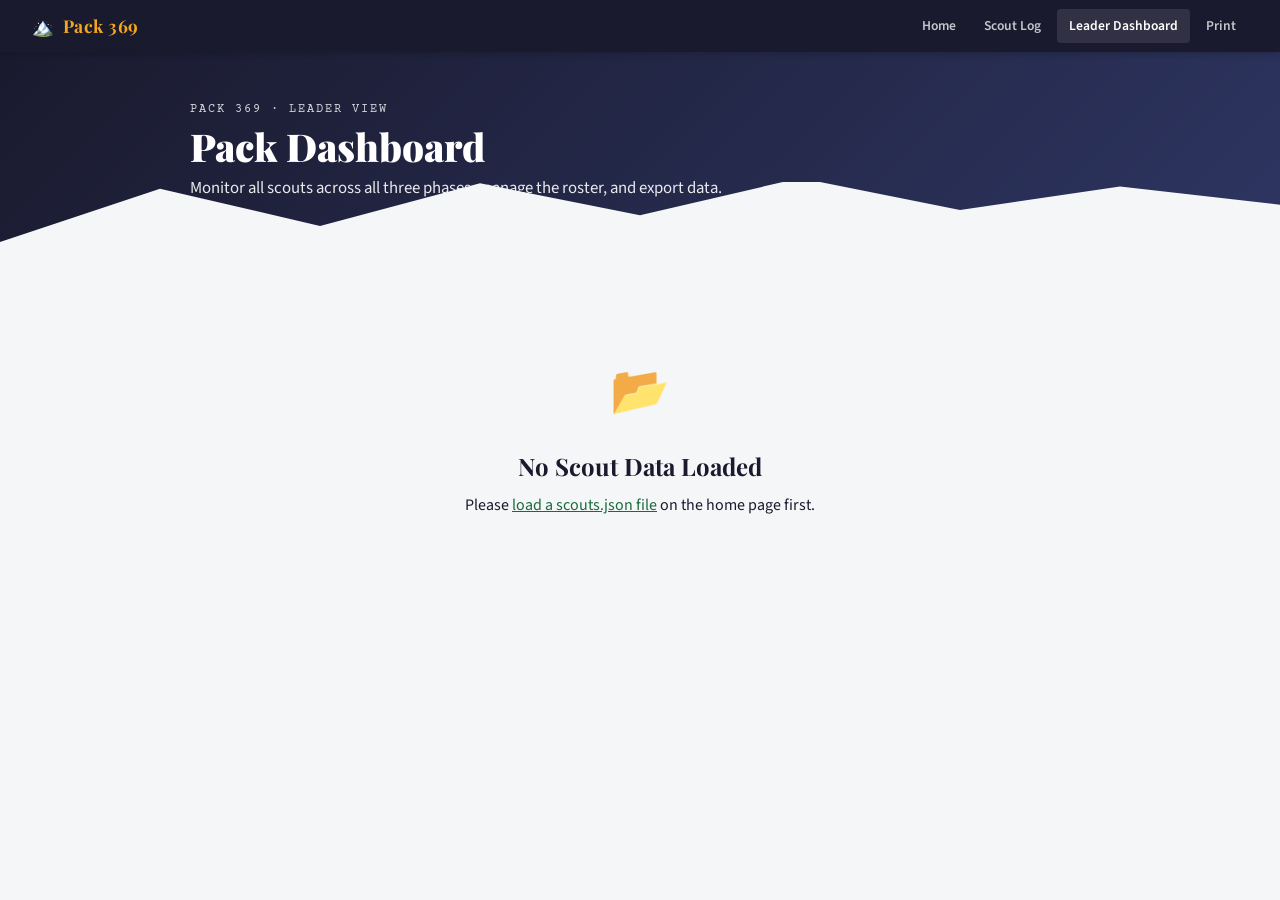
==== leader.html @ bd9d9a86 "Add files via upload" ====
<!DOCTYPE html>
<html lang="en">
<head>
  <meta charset="UTF-8">
  <meta name="viewport" content="width=device-width, initial-scale=1.0">
  <title>Leader Dashboard — Pack 369</title>
  <link rel="stylesheet" href="css/style.css">
  <style>
    .leader-grid { display: grid; grid-template-columns: 280px 1fr; gap: 1.5rem; align-items: start; }
    @media (max-width: 700px) { .leader-grid { grid-template-columns: 1fr; } }

    .sidebar { position: sticky; top: 68px; }
    .sidebar .card { margin-bottom: 1rem; }

    .scout-row-name { font-weight: 700; }
    .scout-row-den  { font-size: 0.78rem; color: var(--ghost); }

    .phase-bar-wrap { display: flex; flex-direction: column; gap: 4px; }
    .phase-bar-row  { display: flex; align-items: center; gap: 6px; font-size: 0.75rem; }
    .phase-bar-label { width: 14px; text-align: center; }
    .phase-bar-track { flex: 1; height: 6px; background: var(--stone); border-radius: 99px; overflow: hidden; }
    .phase-bar-fill  { height: 100%; border-radius: 99px; }
    .fill-green { background: var(--green); }
    .fill-blue  { background: var(--blue); }
    .fill-red   { background: var(--red); }
    .phase-bar-count { width: 36px; text-align: right; color: var(--ghost); }

    .flag-behind { color: #c0392b; font-size: 0.75rem; font-weight: 700; }
    .flag-ok     { color: var(--green); font-size: 0.75rem; font-weight: 700; }

    .add-scout-form { display: grid; gap: 10px; }

    .detail-panel { display: none; }
    .detail-panel.open { display: block; }

    .overview-phases { display: grid; grid-template-columns: repeat(3, 1fr); gap: 1rem; margin-bottom: 1.5rem; }
    .ov-phase { border-radius: var(--radius); padding: 1rem; color: white; text-align: center; }
    .ov-phase.green { background: linear-gradient(135deg, var(--green), var(--green-l)); }
    .ov-phase.blue  { background: linear-gradient(135deg, var(--blue),  var(--blue-l)); }
    .ov-phase.red   { background: linear-gradient(135deg, var(--red),   var(--red-l)); }
    .ov-phase-num { font-family: var(--font-display); font-size: 2rem; font-weight: 900; }
    .ov-phase-label { font-size: 0.78rem; opacity: 0.85; }
  </style>
</head>
<body>

<nav class="topbar">
  <a class="topbar-brand" href="index.html">🏔️ <span>Pack 369</span></a>
  <div class="topbar-nav">
    <a href="index.html"><span>Home</span></a>
    <a href="scout.html"><span>Scout Log</span></a>
    <a href="leader.html" class="active"><span>Leader Dashboard</span></a>
    <a href="print.html"><span>Print</span></a>
  </div>
</nav>

<div class="hero" style="background: linear-gradient(135deg, var(--ink) 0%, #2d3561 100%);">
  <div class="hero-inner">
    <div class="hero-label">Pack 369 · Leader View</div>
    <h1>Pack Dashboard</h1>
    <p>Monitor all scouts across all three phases, manage the roster, and export data.</p>
  </div>
</div>

<div class="container-wide" style="margin-top: 2rem;">

  <div id="no-data-panel" style="display:none; text-align:center; padding: 3rem;">
    <div style="font-size:3rem;">📂</div>
    <h2 style="font-family: var(--font-display); margin: 1rem 0 0.5rem;">No Scout Data Loaded</h2>
    <p>Please <a href="index.html" style="color:var(--green);">load a scouts.json file</a> on the home page first.</p>
  </div>

  <div id="app-panel">
    <!-- Pack Overview -->
    <div class="overview-phases" id="overview-phases"></div>

    <div class="leader-grid">
      <!-- Sidebar -->
      <div class="sidebar">
        <!-- Data Management -->
        <div class="card">
          <div class="card-header"><div class="card-title">Data</div></div>
          <div style="display: flex; flex-direction: column; gap: 8px;">
            <button class="btn btn-primary w-full" onclick="APP.exportJSON()">⬇ Export scouts.json</button>
            <label class="btn btn-ghost w-full" style="justify-content: center; cursor:pointer;">
              ⬆ Import scouts.json
              <input type="file" accept=".json" style="display:none" onchange="importFile(this)">
            </label>
          </div>
          <p class="text-sm text-ghost mt-2">Export saves all progress. Share the file with scouts to update their devices.</p>
        </div>

        <!-- Add Scout -->
        <div class="card">
          <div class="card-header"><div class="card-title">Add Scout</div></div>
          <div class="add-scout-form">
            <div><label>Name</label><input type="text" id="new-name" placeholder="First Last"></div>
            <div><label>Den</label><input type="text" id="new-den" placeholder="Wolf Den"></div>
            <div><label>Rank</label><input type="text" id="new-rank" placeholder="Wolf"></div>
            <div><label>Parent</label><input type="text" id="new-parent" placeholder="Parent Name"></div>
            <button class="btn btn-primary" onclick="addScout()">+ Add Scout</button>
          </div>
        </div>

        <!-- Phase Filter -->
        <div class="card">
          <div class="card-header"><div class="card-title">Filter by Phase</div></div>
          <div id="phase-filter" style="display: flex; flex-direction: column; gap: 6px;"></div>
        </div>
      </div>

      <!-- Main Table -->
      <div>
        <div class="card">
          <div class="card-header">
            <div class="card-title">All Scouts</div>
            <span id="scout-count" class="text-sm text-ghost"></span>
          </div>
          <table class="scout-table" id="scout-table">
            <thead>
              <tr>
                <th>Scout</th>
                <th>Phys. Strong</th>
                <th>Mentally Awake</th>
                <th>Morally Straight</th>
                <th>Status</th>
                <th></th>
              </tr>
            </thead>
            <tbody id="scout-tbody"></tbody>
          </table>
        </div>

        <!-- Scout Detail -->
        <div class="card mt-2 detail-panel" id="detail-panel">
          <div class="card-header">
            <div class="card-title" id="detail-name"></div>
            <button class="btn btn-ghost btn-sm" onclick="closeDetail()">✕ Close</button>
          </div>
          <div id="detail-content"></div>
        </div>
      </div>
    </div>
  </div>
</div>

<script src="js/app.js"></script>
<script>
  let filterPhase = null;

  function init() {
    const data = APP.getData();
    if (!data) {
      document.getElementById('no-data-panel').style.display = 'block';
      document.getElementById('app-panel').style.display = 'none';
      return;
    }
    renderOverview();
    renderPhaseFilter();
    renderTable();
  }

  function renderOverview() {
    const data   = APP.getData();
    const phases = Object.values(APP.phases);
    const el     = document.getElementById('overview-phases');
    el.innerHTML = phases.map(phase => {
      const goldCount = data.scouts.filter(s => APP.getDayCount(s.id, phase.id) >= 90).length;
      const anyCount  = data.scouts.filter(s => APP.getDayCount(s.id, phase.id) > 0).length;
      return `<div class="ov-phase ${phase.color}">
        <div class="ov-phase-num">${goldCount}</div>
        <div class="ov-phase-label">${phase.emoji} ${phase.label}<br>${anyCount} active scouts</div>
      </div>`;
    }).join('');
  }

  function renderPhaseFilter() {
    const el = document.getElementById('phase-filter');
    el.innerHTML = `<button class="btn btn-sm ${!filterPhase ? 'btn-primary' : 'btn-ghost'} w-full" onclick="setFilter(null)">All Phases</button>` +
      Object.values(APP.phases).map(p =>
        `<button class="btn btn-sm ${filterPhase === p.id ? 'btn-primary' : 'btn-ghost'} w-full"
          style="--phase-color: var(--${p.color})" onclick="setFilter('${p.id}')">${p.emoji} ${p.label}</button>`
      ).join('');
  }

  function setFilter(id) { filterPhase = id; renderPhaseFilter(); renderTable(); }

  function renderTable() {
    const data   = APP.getData();
    const tbody  = document.getElementById('scout-tbody');
    const phases = Object.values(APP.phases);
    document.getElementById('scout-count').textContent = `${data.scouts.length} scouts`;

    tbody.innerHTML = data.scouts.map(scout => {
      const cells = phases.map(phase => {
        const count = APP.getDayCount(scout.id, phase.id);
        const pct   = Math.min(100, (count / 90) * 100);
        const tier  = APP.getTier(scout.id, phase.id);
        return `<td>
          <div class="phase-bar-wrap">
            <div class="phase-bar-row">
              <div class="phase-bar-track"><div class="phase-bar-fill fill-${phase.color}" style="width:${pct}%"></div></div>
              <div class="phase-bar-count">${count}/90</div>
            </div>
            ${tier ? `<div><span class="tier-badge tier-${tier.level.toLowerCase()}">${tier.emoji} ${tier.name}</span></div>` : ''}
          </div>
        </td>`;
      }).join('');

      // Simple flag: any phase where they have >0 days but <30 with low weekly coverage
      const totalDays = phases.reduce((s, p) => s + APP.getDayCount(scout.id, p.id), 0);
      const status = totalDays === 0
        ? `<span class="text-ghost text-sm">Not started</span>`
        : `<span class="flag-ok">Active</span>`;

      return `<tr>
        <td><div class="scout-row-name">${scout.name}</div><div class="scout-row-den">${scout.den} · ${scout.rank}</div></td>
        ${cells}
        <td>${status}</td>
        <td><button class="btn btn-ghost btn-sm" onclick="showDetail('${scout.id}')">Detail</button></td>
      </tr>`;
    }).join('');
  }

  function showDetail(scoutId) {
    const scout  = APP.getScout(scoutId);
    const phases = Object.values(APP.phases);
    document.getElementById('detail-name').textContent = `${scout.name} — ${scout.den}`;

    let html = `<div class="grid-3">`;
    phases.forEach(phase => {
      const count = APP.getDayCount(scout.id, phase.id);
      const tier  = APP.getTier(scout.id, phase.id);
      const pct   = Math.min(100, (count / 90) * 100);
      html += `<div style="border: 2px solid var(--stone); border-radius: var(--radius); padding: 1rem;">
        <div style="font-weight:700; margin-bottom:6px;">${phase.emoji} ${phase.label}</div>
        <div class="progress-wrap mb-1"><div class="progress-fill fill-${phase.color}" style="width:${pct}%"></div></div>
        <div class="text-sm text-ghost">${count} / 90 days</div>
        ${tier ? `<div class="mt-1"><span class="tier-badge tier-${tier.level.toLowerCase()}">${tier.emoji} ${tier.name}</span></div>` : '<div class="text-sm text-ghost mt-1">No tier yet</div>'}
      </div>`;
    });
    html += `</div>`;
    html += `<div class="mt-2 flex gap-1">
      <a href="print.html?scout=${scoutId}" class="btn btn-ghost btn-sm">🖨 Print Trackers</a>
      <button class="btn btn-danger btn-sm" onclick="removeScout('${scoutId}')">Remove Scout</button>
    </div>`;

    document.getElementById('detail-content').innerHTML = html;
    document.getElementById('detail-panel').classList.add('open');
    document.getElementById('detail-panel').scrollIntoView({ behavior: 'smooth' });
  }

  function closeDetail() { document.getElementById('detail-panel').classList.remove('open'); }

  function addScout() {
    const name   = document.getElementById('new-name').value.trim();
    const den    = document.getElementById('new-den').value.trim();
    const rank   = document.getElementById('new-rank').value.trim();
    const parent = document.getElementById('new-parent').value.trim();
    if (!name) { alert('Please enter a scout name.'); return; }
    const data = APP.getData();
    data.scouts.push({ id: 'scout-' + Date.now(), name, den, rank, parent, logs: {} });
    APP.saveData(data);
    ['new-name','new-den','new-rank','new-parent'].forEach(id => document.getElementById(id).value = '');
    renderOverview(); renderTable();
  }

  function removeScout(id) {
    if (!confirm('Remove this scout? All their logged data will be deleted.')) return;
    const data = APP.getData();
    data.scouts = data.scouts.filter(s => s.id !== id);
    APP.saveData(data);
    closeDetail(); renderOverview(); renderTable();
  }

  function importFile(input) {
    if (!input.files[0]) return;
    APP.importJSON(input.files[0], (err) => {
      if (err) { alert('Could not read that file.'); return; }
      renderOverview(); renderTable();
    });
  }

  init();
</script>
</body>
</html>
---- css/style.css ----
@import url('https://fonts.googleapis.com/css2?family=Playfair+Display:wght@700;900&family=Source+Sans+3:wght@400;600;700&family=Courier+Prime:wght@400;700&display=swap');

/* ── DESIGN TOKENS ── */
:root {
  --green:   #1a6b3c;
  --green-l: #2d9e5f;
  --green-bg:#eef8f2;
  --blue:    #1a3f6b;
  --blue-l:  #2d6ea0;
  --blue-bg: #eef4fb;
  --red:     #6b1a1a;
  --red-l:   #a03030;
  --red-bg:  #fdf0f0;
  --gold:    #f4a61d;
  --silver:  #9e9e9e;
  --bronze:  #cd7f32;
  --ink:     #1a1a2e;
  --mist:    #f5f6f7;
  --stone:   #e2e4e8;
  --ghost:   #888;
  --white:   #ffffff;

  --phase-color: var(--green);
  --phase-light: var(--green-l);
  --phase-bg:    var(--green-bg);

  --font-display: 'Playfair Display', Georgia, serif;
  --font-body:    'Source Sans 3', system-ui, sans-serif;
  --font-mono:    'Courier Prime', monospace;

  --radius: 8px;
  --shadow: 0 2px 12px rgba(0,0,0,0.08);
  --shadow-lg: 0 8px 32px rgba(0,0,0,0.12);
}

/* ── RESET ── */
*, *::before, *::after { box-sizing: border-box; margin: 0; padding: 0; }
html { scroll-behavior: smooth; }
body {
  font-family: var(--font-body);
  background: var(--mist);
  color: var(--ink);
  min-height: 100vh;
  line-height: 1.6;
}

/* ── TOPBAR ── */
.topbar {
  background: var(--ink);
  color: var(--white);
  padding: 0 2rem;
  height: 52px;
  display: flex;
  align-items: center;
  justify-content: space-between;
  position: sticky;
  top: 0;
  z-index: 100;
  box-shadow: 0 2px 8px rgba(0,0,0,0.2);
}
.topbar-brand {
  font-family: var(--font-display);
  font-size: 1.1rem;
  font-weight: 700;
  letter-spacing: 0.5px;
  display: flex;
  align-items: center;
  gap: 8px;
  text-decoration: none;
  color: inherit;
}
.topbar-brand span { color: var(--gold); }
.topbar-nav { display: flex; gap: 4px; align-items: center; }
.topbar-nav a {
  color: rgba(255,255,255,0.75);
  text-decoration: none;
  font-size: 0.85rem;
  font-weight: 600;
  padding: 6px 12px;
  border-radius: 4px;
  transition: all 0.15s;
}
.topbar-nav a:hover,
.topbar-nav a.active { color: var(--white); background: rgba(255,255,255,0.1); }

/* ── PAGE HERO ── */
.hero {
  background: linear-gradient(135deg, var(--phase-color) 0%, var(--phase-light) 100%);
  color: var(--white);
  padding: 3rem 2rem 2.5rem;
  position: relative;
  overflow: hidden;
}
.hero::after {
  content: '';
  position: absolute;
  bottom: 0; left: 0; right: 0;
  height: 60px;
  background: url("data:image/svg+xml,%3Csvg viewBox='0 0 1200 60' xmlns='http://www.w3.org/2000/svg'%3E%3Cpolygon points='0,60 150,10 300,45 450,5 600,35 750,0 900,30 1050,8 1200,25 1200,60' fill='%23f5f6f7'/%3E%3C/svg%3E") no-repeat bottom center / cover;
}
.hero-inner { max-width: 900px; margin: 0 auto; }
.hero-label {
  font-family: var(--font-mono);
  font-size: 0.75rem;
  letter-spacing: 2px;
  text-transform: uppercase;
  opacity: 0.8;
  margin-bottom: 6px;
}
.hero h1 {
  font-family: var(--font-display);
  font-size: 2.4rem;
  font-weight: 900;
  line-height: 1.1;
  margin-bottom: 8px;
}
.hero p { opacity: 0.9; font-size: 1.05rem; max-width: 540px; }

/* ── MAIN CONTAINER ── */
.container { max-width: 960px; margin: 0 auto; padding: 2rem 1.5rem; }
.container-wide { max-width: 1100px; margin: 0 auto; padding: 2rem 1.5rem; }

/* ── PHASE TABS ── */
.phase-tabs {
  display: flex;
  gap: 4px;
  background: var(--stone);
  border-radius: var(--radius);
  padding: 4px;
  margin-bottom: 1.5rem;
}
.phase-tab {
  flex: 1;
  padding: 10px 16px;
  border: none;
  border-radius: 6px;
  background: transparent;
  font-family: var(--font-body);
  font-size: 0.88rem;
  font-weight: 700;
  cursor: pointer;
  transition: all 0.2s;
  color: var(--ghost);
  text-align: center;
}
.phase-tab:hover { color: var(--ink); background: rgba(255,255,255,0.6); }
.phase-tab.active-ps { background: var(--green); color: var(--white); }
.phase-tab.active-ma { background: var(--blue); color: var(--white); }
.phase-tab.active-ms { background: var(--red); color: var(--white); }

/* ── CARDS ── */
.card {
  background: var(--white);
  border-radius: var(--radius);
  box-shadow: var(--shadow);
  padding: 1.5rem;
  margin-bottom: 1rem;
}
.card-header {
  display: flex;
  align-items: center;
  justify-content: space-between;
  margin-bottom: 1rem;
  padding-bottom: 0.75rem;
  border-bottom: 2px solid var(--stone);
}
.card-title {
  font-family: var(--font-display);
  font-size: 1.2rem;
  font-weight: 700;
}

/* ── BUTTONS ── */
.btn {
  display: inline-flex;
  align-items: center;
  gap: 6px;
  padding: 10px 20px;
  border-radius: var(--radius);
  border: none;
  font-family: var(--font-body);
  font-size: 0.9rem;
  font-weight: 700;
  cursor: pointer;
  transition: all 0.15s;
  text-decoration: none;
}
.btn-primary { background: var(--phase-color); color: var(--white); }
.btn-primary:hover { filter: brightness(1.1); transform: translateY(-1px); box-shadow: var(--shadow); }
.btn-ghost { background: transparent; color: var(--phase-color); border: 2px solid var(--phase-color); }
.btn-ghost:hover { background: var(--phase-color); color: var(--white); }
.btn-sm { padding: 6px 12px; font-size: 0.8rem; }
.btn-danger { background: var(--red); color: var(--white); }

/* ── TIER BADGES ── */
.tier-badge {
  display: inline-flex;
  align-items: center;
  gap: 5px;
  padding: 3px 10px;
  border-radius: 20px;
  font-size: 0.78rem;
  font-weight: 700;
}
.tier-none   { background: var(--stone); color: var(--ghost); }
.tier-bronze { background: #fdf3e3; color: #7d4e00; border: 1px solid var(--bronze); }
.tier-silver { background: #f2f4f6; color: #444;    border: 1px solid var(--silver); }
.tier-gold   { background: #fffbe6; color: #b07a00; border: 1px solid var(--gold); }

/* ── PROGRESS BAR ── */
.progress-wrap { background: var(--stone); border-radius: 99px; height: 10px; overflow: hidden; }
.progress-fill { height: 100%; border-radius: 99px; transition: width 0.4s ease; }
.progress-green  { background: var(--green); }
.progress-blue   { background: var(--blue); }
.progress-red    { background: var(--red); }

/* ── FORM ELEMENTS ── */
label { display: block; font-size: 0.82rem; font-weight: 700; color: var(--ghost); letter-spacing: 0.5px; text-transform: uppercase; margin-bottom: 4px; }
select, input[type=text], input[type=date] {
  width: 100%;
  padding: 10px 14px;
  border: 2px solid var(--stone);
  border-radius: var(--radius);
  font-family: var(--font-body);
  font-size: 0.95rem;
  background: var(--white);
  color: var(--ink);
  transition: border-color 0.15s;
  appearance: none;
}
select:focus, input:focus { outline: none; border-color: var(--phase-color); }

/* ── DAY GRID ── */
.day-grid {
  display: grid;
  gap: 3px;
}
.day-grid-30 { grid-template-columns: repeat(30, 1fr); }
.day-grid-31 { grid-template-columns: repeat(31, 1fr); }
.day-grid-29 { grid-template-columns: repeat(29, 1fr); }
.day-grid-28 { grid-template-columns: repeat(28, 1fr); }

.day-cell {
  aspect-ratio: 1;
  border-radius: 3px;
  border: 1.5px solid var(--stone);
  background: var(--white);
  cursor: pointer;
  transition: all 0.1s;
  display: flex;
  align-items: center;
  justify-content: center;
  font-size: 0.5rem;
  font-weight: 800;
  color: transparent;
  position: relative;
}
.day-cell:hover { border-color: var(--phase-color); background: var(--phase-bg); }
.day-cell.logged {
  background: var(--phase-color);
  border-color: var(--phase-color);
  color: var(--white);
}
.day-cell.milestone-30 { border-color: var(--bronze); border-width: 2px; }
.day-cell.milestone-60 { border-color: var(--silver); border-width: 2px; }
.day-cell.milestone-90 { border-color: var(--gold);   border-width: 2.5px; }

/* ── SCOUT TABLE ── */
.scout-table { width: 100%; border-collapse: collapse; }
.scout-table th {
  text-align: left;
  font-size: 0.75rem;
  font-weight: 700;
  letter-spacing: 1px;
  text-transform: uppercase;
  color: var(--ghost);
  padding: 8px 12px;
  border-bottom: 2px solid var(--stone);
}
.scout-table td {
  padding: 12px;
  border-bottom: 1px solid var(--stone);
  font-size: 0.9rem;
  vertical-align: middle;
}
.scout-table tr:hover td { background: var(--mist); }

/* ── ALERT ── */
.alert {
  padding: 12px 16px;
  border-radius: var(--radius);
  font-size: 0.88rem;
  font-weight: 600;
  margin-bottom: 1rem;
}
.alert-warn { background: #fff8e1; border-left: 4px solid var(--gold); color: #7a5c00; }
.alert-ok   { background: var(--green-bg); border-left: 4px solid var(--green); color: var(--green); }
.alert-info { background: var(--blue-bg); border-left: 4px solid var(--blue); color: var(--blue); }

/* ── STAT BOXES ── */
.stats-row { display: grid; grid-template-columns: repeat(auto-fit, minmax(140px, 1fr)); gap: 1rem; margin-bottom: 1.5rem; }
.stat-box { background: var(--white); border-radius: var(--radius); padding: 1rem 1.25rem; box-shadow: var(--shadow); text-align: center; }
.stat-num { font-family: var(--font-display); font-size: 2rem; font-weight: 900; color: var(--phase-color); line-height: 1; }
.stat-label { font-size: 0.75rem; font-weight: 700; color: var(--ghost); text-transform: uppercase; letter-spacing: 1px; margin-top: 4px; }

/* ── MODAL ── */
.modal-overlay {
  display: none;
  position: fixed;
  inset: 0;
  background: rgba(0,0,0,0.5);
  z-index: 200;
  align-items: center;
  justify-content: center;
}
.modal-overlay.open { display: flex; }
.modal {
  background: var(--white);
  border-radius: var(--radius);
  box-shadow: var(--shadow-lg);
  padding: 2rem;
  width: min(480px, 92vw);
  max-height: 90vh;
  overflow-y: auto;
}
.modal h2 { font-family: var(--font-display); margin-bottom: 1rem; }
.modal-footer { display: flex; gap: 8px; justify-content: flex-end; margin-top: 1.5rem; }

/* ── WEEK CATEGORIES ── */
.cat-pills { display: flex; flex-wrap: wrap; gap: 6px; }
.cat-pill {
  padding: 4px 10px;
  border-radius: 20px;
  font-size: 0.75rem;
  font-weight: 700;
  border: 1.5px solid var(--stone);
  color: var(--ghost);
}
.cat-pill.done { background: var(--phase-color); color: var(--white); border-color: var(--phase-color); }

/* ── UTILITY ── */
.flex { display: flex; }
.flex-between { display: flex; align-items: center; justify-content: space-between; }
.gap-1 { gap: 0.5rem; }
.gap-2 { gap: 1rem; }
.mt-1 { margin-top: 0.5rem; }
.mt-2 { margin-top: 1rem; }
.mt-3 { margin-top: 1.5rem; }
.mb-1 { margin-bottom: 0.5rem; }
.mb-2 { margin-bottom: 1rem; }
.text-sm { font-size: 0.82rem; }
.text-ghost { color: var(--ghost); }
.text-center { text-align: center; }
.bold { font-weight: 700; }
.w-full { width: 100%; }
.grid-2 { display: grid; grid-template-columns: 1fr 1fr; gap: 1rem; }
.grid-3 { display: grid; grid-template-columns: repeat(3, 1fr); gap: 1rem; }

/* ── PRINT ── */
@media print {
  .topbar, .no-print { display: none !important; }
  body { background: white; }
  .card { box-shadow: none; border: 1px solid #ccc; }
}

/* ── RESPONSIVE ── */
@media (max-width: 640px) {
  .hero h1 { font-size: 1.6rem; }
  .grid-2, .grid-3 { grid-template-columns: 1fr; }
  .topbar-nav a span { display: none; }
  .stats-row { grid-template-columns: repeat(2, 1fr); }
}
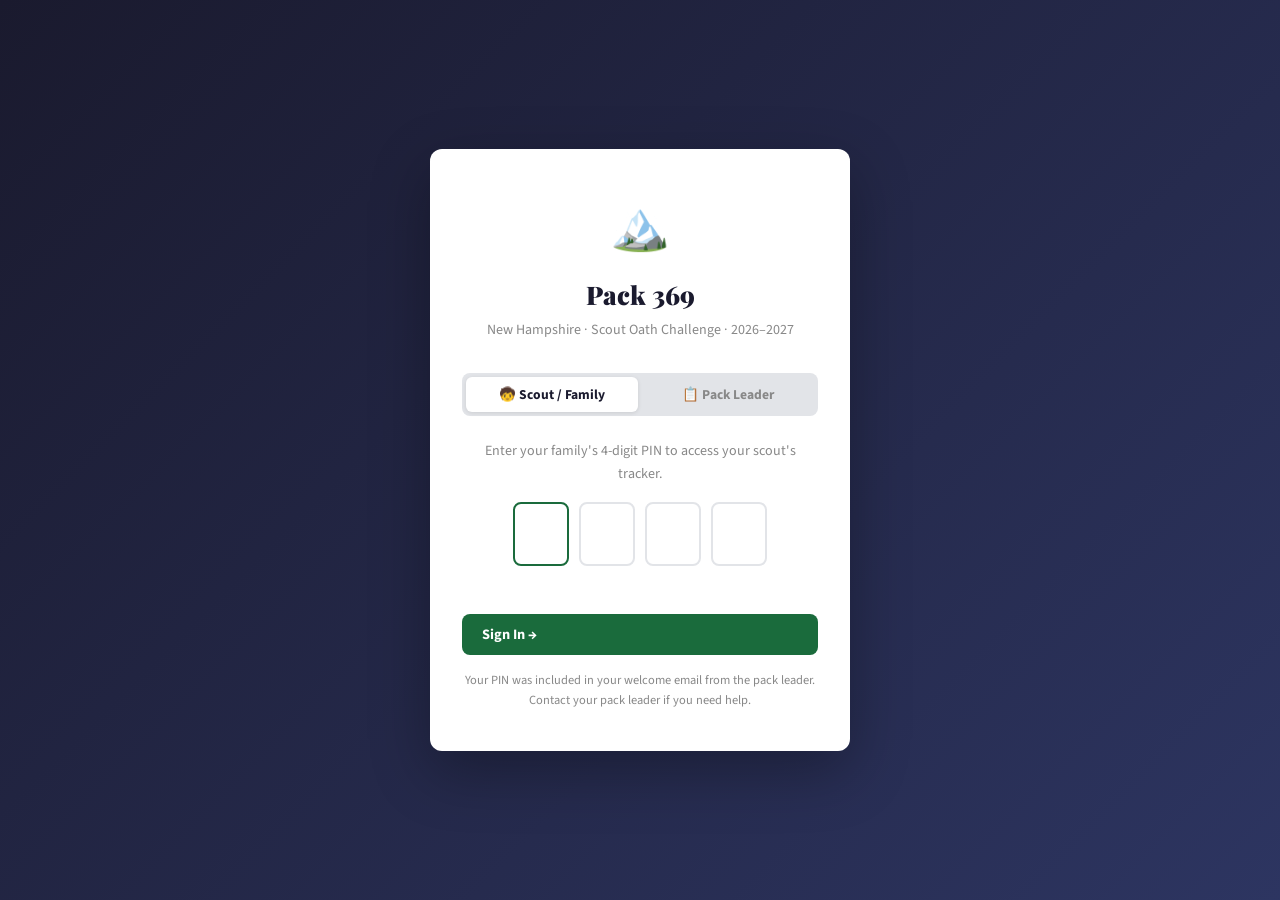
==== commit c3370679: "Add files via upload" ====
--- a/leader.html
+++ b/leader.html
@@ -6,139 +6,135 @@
   <title>Leader Dashboard — Pack 369</title>
   <link rel="stylesheet" href="css/style.css">
   <style>
-    .leader-grid { display: grid; grid-template-columns: 280px 1fr; gap: 1.5rem; align-items: start; }
-    @media (max-width: 700px) { .leader-grid { grid-template-columns: 1fr; } }
-
+    .leader-layout { display: grid; grid-template-columns: 300px 1fr; gap: 1.5rem; align-items: start; }
+    @media (max-width: 768px) { .leader-layout { grid-template-columns: 1fr; } }
     .sidebar { position: sticky; top: 68px; }
-    .sidebar .card { margin-bottom: 1rem; }
-
-    .scout-row-name { font-weight: 700; }
-    .scout-row-den  { font-size: 0.78rem; color: var(--ghost); }
-
-    .phase-bar-wrap { display: flex; flex-direction: column; gap: 4px; }
-    .phase-bar-row  { display: flex; align-items: center; gap: 6px; font-size: 0.75rem; }
-    .phase-bar-label { width: 14px; text-align: center; }
-    .phase-bar-track { flex: 1; height: 6px; background: var(--stone); border-radius: 99px; overflow: hidden; }
-    .phase-bar-fill  { height: 100%; border-radius: 99px; }
-    .fill-green { background: var(--green); }
-    .fill-blue  { background: var(--blue); }
-    .fill-red   { background: var(--red); }
-    .phase-bar-count { width: 36px; text-align: right; color: var(--ghost); }
-
-    .flag-behind { color: #c0392b; font-size: 0.75rem; font-weight: 700; }
-    .flag-ok     { color: var(--green); font-size: 0.75rem; font-weight: 700; }
-
-    .add-scout-form { display: grid; gap: 10px; }
-
-    .detail-panel { display: none; }
-    .detail-panel.open { display: block; }
-
-    .overview-phases { display: grid; grid-template-columns: repeat(3, 1fr); gap: 1rem; margin-bottom: 1.5rem; }
-    .ov-phase { border-radius: var(--radius); padding: 1rem; color: white; text-align: center; }
-    .ov-phase.green { background: linear-gradient(135deg, var(--green), var(--green-l)); }
-    .ov-phase.blue  { background: linear-gradient(135deg, var(--blue),  var(--blue-l)); }
-    .ov-phase.red   { background: linear-gradient(135deg, var(--red),   var(--red-l)); }
-    .ov-phase-num { font-family: var(--font-display); font-size: 2rem; font-weight: 900; }
-    .ov-phase-label { font-size: 0.78rem; opacity: 0.85; }
+
+    .overview-strip { display: grid; grid-template-columns: repeat(3,1fr); gap: 1rem; margin-bottom: 1.5rem; }
+    .ov-card { border-radius: var(--radius); padding: 1rem 1.25rem; color: white; }
+    .ov-card.green { background: linear-gradient(135deg, var(--green), var(--green-l)); }
+    .ov-card.blue  { background: linear-gradient(135deg, var(--blue),  var(--blue-l)); }
+    .ov-card.red   { background: linear-gradient(135deg, var(--red),   var(--red-l)); }
+    .ov-num   { font-family: var(--font-display); font-size: 2.2rem; font-weight: 900; line-height: 1; }
+    .ov-label { font-size: 0.78rem; opacity: 0.85; margin-top: 3px; }
+
+    .pin-display {
+      display: inline-block;
+      background: var(--mist);
+      border: 1.5px solid var(--stone);
+      border-radius: 4px;
+      padding: 2px 8px;
+      font-family: var(--font-mono);
+      font-size: 1rem;
+      font-weight: 700;
+      letter-spacing: 3px;
+    }
+
+    .phase-mini { display: flex; align-items: center; gap: 6px; font-size: 0.78rem; }
+    .phase-mini-bar { flex: 1; height: 5px; background: var(--stone); border-radius: 99px; overflow: hidden; }
+    .phase-mini-fill { height: 100%; border-radius: 99px; }
+
+    .flag-warn { color: #e67e22; font-size: 0.75rem; font-weight: 700; }
+    .flag-ok   { color: var(--green); font-size: 0.75rem; font-weight: 700; }
+
+    .form-row { display: grid; grid-template-columns: 1fr 1fr; gap: 8px; }
+    .form-group { margin-bottom: 10px; }
+
+    .detail-section { display: none; }
+    .detail-section.open { display: block; }
+
+    .behind-list { list-style: none; }
+    .behind-list li { padding: 6px 0; border-bottom: 1px solid var(--stone); font-size: 0.85rem; }
   </style>
 </head>
 <body>
 
 <nav class="topbar">
-  <a class="topbar-brand" href="index.html">🏔️ <span>Pack 369</span></a>
+  <a class="topbar-brand" href="leader.html">🏔️ <span>Pack 369</span></a>
   <div class="topbar-nav">
-    <a href="index.html"><span>Home</span></a>
-    <a href="scout.html"><span>Scout Log</span></a>
-    <a href="leader.html" class="active"><span>Leader Dashboard</span></a>
     <a href="print.html"><span>Print</span></a>
+    <button class="btn btn-ghost btn-sm" onclick="signOut()" style="color:rgba(255,255,255,0.75); border-color:rgba(255,255,255,0.3);">Sign Out</button>
   </div>
 </nav>
 
 <div class="hero" style="background: linear-gradient(135deg, var(--ink) 0%, #2d3561 100%);">
   <div class="hero-inner">
-    <div class="hero-label">Pack 369 · Leader View</div>
-    <h1>Pack Dashboard</h1>
-    <p>Monitor all scouts across all three phases, manage the roster, and export data.</p>
+    <div class="hero-label">Pack 369 · Leader Dashboard</div>
+    <h1>Pack Overview</h1>
+    <p>Manage the scout roster, monitor progress across all three phases, and generate print sheets.</p>
   </div>
 </div>
 
 <div class="container-wide" style="margin-top: 2rem;">
 
-  <div id="no-data-panel" style="display:none; text-align:center; padding: 3rem;">
-    <div style="font-size:3rem;">📂</div>
-    <h2 style="font-family: var(--font-display); margin: 1rem 0 0.5rem;">No Scout Data Loaded</h2>
-    <p>Please <a href="index.html" style="color:var(--green);">load a scouts.json file</a> on the home page first.</p>
+  <!-- Overview Strip -->
+  <div class="overview-strip" id="overview-strip">
+    <div class="ov-card green"><div class="ov-num" id="ov-ps">—</div><div class="ov-label">💪 Physically Strong<br>Gold tier scouts</div></div>
+    <div class="ov-card blue"><div class="ov-num" id="ov-ma">—</div><div class="ov-label">🧠 Mentally Awake<br>Gold tier scouts</div></div>
+    <div class="ov-card red"><div class="ov-num" id="ov-ms">—</div><div class="ov-label">⭐ Morally Straight<br>Gold tier scouts</div></div>
   </div>
 
-  <div id="app-panel">
-    <!-- Pack Overview -->
-    <div class="overview-phases" id="overview-phases"></div>
-
-    <div class="leader-grid">
-      <!-- Sidebar -->
-      <div class="sidebar">
-        <!-- Data Management -->
-        <div class="card">
-          <div class="card-header"><div class="card-title">Data</div></div>
-          <div style="display: flex; flex-direction: column; gap: 8px;">
-            <button class="btn btn-primary w-full" onclick="APP.exportJSON()">⬇ Export scouts.json</button>
-            <label class="btn btn-ghost w-full" style="justify-content: center; cursor:pointer;">
-              ⬆ Import scouts.json
-              <input type="file" accept=".json" style="display:none" onchange="importFile(this)">
-            </label>
-          </div>
-          <p class="text-sm text-ghost mt-2">Export saves all progress. Share the file with scouts to update their devices.</p>
+  <div class="leader-layout">
+    <!-- Sidebar -->
+    <div class="sidebar">
+
+      <!-- Add Scout -->
+      <div class="card mb-2">
+        <div class="card-header"><div class="card-title">Add Scout</div></div>
+        <div class="form-group"><label>Full Name</label><input type="text" id="new-name" placeholder="First Last"></div>
+        <div class="form-row">
+          <div class="form-group"><label>Den</label><input type="text" id="new-den" placeholder="Wolf Den"></div>
+          <div class="form-group"><label>Rank</label><input type="text" id="new-rank" placeholder="Wolf"></div>
         </div>
-
-        <!-- Add Scout -->
-        <div class="card">
-          <div class="card-header"><div class="card-title">Add Scout</div></div>
-          <div class="add-scout-form">
-            <div><label>Name</label><input type="text" id="new-name" placeholder="First Last"></div>
-            <div><label>Den</label><input type="text" id="new-den" placeholder="Wolf Den"></div>
-            <div><label>Rank</label><input type="text" id="new-rank" placeholder="Wolf"></div>
-            <div><label>Parent</label><input type="text" id="new-parent" placeholder="Parent Name"></div>
-            <button class="btn btn-primary" onclick="addScout()">+ Add Scout</button>
-          </div>
+        <div class="form-group"><label>Parent / Guardian</label><input type="text" id="new-parent" placeholder="Parent Name"></div>
+        <div class="form-group">
+          <label>4-Digit PIN</label>
+          <input type="text" id="new-pin" placeholder="e.g. 4729" maxlength="4" pattern="[0-9]{4}" inputmode="numeric">
+          <div class="text-sm text-ghost mt-1">Share this PIN with the family. Must be unique.</div>
         </div>
-
-        <!-- Phase Filter -->
-        <div class="card">
-          <div class="card-header"><div class="card-title">Filter by Phase</div></div>
-          <div id="phase-filter" style="display: flex; flex-direction: column; gap: 6px;"></div>
+        <button class="btn btn-primary w-full" onclick="addScout()">+ Add Scout</button>
+        <div id="add-error" class="pin-error mt-1"></div>
+      </div>
+
+      <!-- Alerts -->
+      <div class="card mb-2">
+        <div class="card-header"><div class="card-title">⚠️ Behind on Categories</div></div>
+        <div class="text-sm text-ghost mb-1">Scouts who haven't hit all categories in the current week.</div>
+        <ul class="behind-list" id="behind-list"><li class="text-ghost">Loading…</li></ul>
+      </div>
+
+    </div>
+
+    <!-- Main Panel -->
+    <div>
+      <div class="card">
+        <div class="card-header">
+          <div class="card-title">All Scouts</div>
+          <span id="scout-count" class="text-sm text-ghost"></span>
         </div>
-      </div>
-
-      <!-- Main Table -->
-      <div>
-        <div class="card">
-          <div class="card-header">
-            <div class="card-title">All Scouts</div>
-            <span id="scout-count" class="text-sm text-ghost"></span>
-          </div>
-          <table class="scout-table" id="scout-table">
-            <thead>
-              <tr>
-                <th>Scout</th>
-                <th>Phys. Strong</th>
-                <th>Mentally Awake</th>
-                <th>Morally Straight</th>
-                <th>Status</th>
-                <th></th>
-              </tr>
-            </thead>
-            <tbody id="scout-tbody"></tbody>
-          </table>
+        <div id="loading-msg" class="text-ghost text-sm" style="padding:1rem;">Loading scouts…</div>
+        <table class="scout-table" id="scout-table" style="display:none;">
+          <thead>
+            <tr>
+              <th>Scout</th>
+              <th>PIN</th>
+              <th>💪 Strong</th>
+              <th>🧠 Awake</th>
+              <th>⭐ Straight</th>
+              <th></th>
+            </tr>
+          </thead>
+          <tbody id="scout-tbody"></tbody>
+        </table>
+      </div>
+
+      <!-- Scout Detail -->
+      <div class="card mt-2 detail-section" id="detail-section">
+        <div class="card-header">
+          <div class="card-title" id="detail-title">Scout Detail</div>
+          <button class="btn btn-ghost btn-sm" onclick="closeDetail()">✕</button>
         </div>
-
-        <!-- Scout Detail -->
-        <div class="card mt-2 detail-panel" id="detail-panel">
-          <div class="card-header">
-            <div class="card-title" id="detail-name"></div>
-            <button class="btn btn-ghost btn-sm" onclick="closeDetail()">✕ Close</button>
-          </div>
-          <div id="detail-content"></div>
-        </div>
+        <div id="detail-body"></div>
       </div>
     </div>
   </div>
@@ -146,140 +142,181 @@
 
 <script src="js/app.js"></script>
 <script>
-  let filterPhase = null;
-
-  function init() {
-    const data = APP.getData();
-    if (!data) {
-      document.getElementById('no-data-panel').style.display = 'block';
-      document.getElementById('app-panel').style.display = 'none';
-      return;
+  SESSION.requireLeader();
+
+  let scouts  = [];
+  let allLogs = [];
+
+  async function init() {
+    try {
+      scouts  = await sb.select('scouts', 'select=id,name,den,rank,parent,pin&order=name');
+      allLogs = await sb.select('logs',   'select=scout_id,phase,day_num,category,logged_at');
+      render();
+    } catch(err) {
+      document.getElementById('loading-msg').textContent = 'Error loading data: ' + err.message;
     }
-    renderOverview();
-    renderPhaseFilter();
-    renderTable();
-  }
-
-  function renderOverview() {
-    const data   = APP.getData();
-    const phases = Object.values(APP.phases);
-    const el     = document.getElementById('overview-phases');
-    el.innerHTML = phases.map(phase => {
-      const goldCount = data.scouts.filter(s => APP.getDayCount(s.id, phase.id) >= 90).length;
-      const anyCount  = data.scouts.filter(s => APP.getDayCount(s.id, phase.id) > 0).length;
-      return `<div class="ov-phase ${phase.color}">
-        <div class="ov-phase-num">${goldCount}</div>
-        <div class="ov-phase-label">${phase.emoji} ${phase.label}<br>${anyCount} active scouts</div>
-      </div>`;
-    }).join('');
-  }
-
-  function renderPhaseFilter() {
-    const el = document.getElementById('phase-filter');
-    el.innerHTML = `<button class="btn btn-sm ${!filterPhase ? 'btn-primary' : 'btn-ghost'} w-full" onclick="setFilter(null)">All Phases</button>` +
-      Object.values(APP.phases).map(p =>
-        `<button class="btn btn-sm ${filterPhase === p.id ? 'btn-primary' : 'btn-ghost'} w-full"
-          style="--phase-color: var(--${p.color})" onclick="setFilter('${p.id}')">${p.emoji} ${p.label}</button>`
-      ).join('');
-  }
-
-  function setFilter(id) { filterPhase = id; renderPhaseFilter(); renderTable(); }
-
-  function renderTable() {
-    const data   = APP.getData();
-    const tbody  = document.getElementById('scout-tbody');
-    const phases = Object.values(APP.phases);
-    document.getElementById('scout-count').textContent = `${data.scouts.length} scouts`;
-
-    tbody.innerHTML = data.scouts.map(scout => {
-      const cells = phases.map(phase => {
-        const count = APP.getDayCount(scout.id, phase.id);
-        const pct   = Math.min(100, (count / 90) * 100);
-        const tier  = APP.getTier(scout.id, phase.id);
+  }
+
+  function logsFor(scoutId) {
+    return allLogs.filter(l => l.scout_id === scoutId);
+  }
+
+  function countFor(scoutId, phaseId) {
+    return allLogs.filter(l => l.scout_id === scoutId && l.phase === phaseId).length;
+  }
+
+  function render() {
+    const phaseIds = Object.keys(APP.phases);
+
+    // Overview
+    phaseIds.forEach((pid, i) => {
+      const gold = scouts.filter(s => countFor(s.id, pid) >= 90).length;
+      document.getElementById(['ov-ps','ov-ma','ov-ms'][i]).textContent = gold;
+    });
+
+    // Behind list
+    const behindList = document.getElementById('behind-list');
+    const behind = [];
+    scouts.forEach(scout => {
+      phaseIds.forEach(pid => {
+        const cnt = countFor(scout.id, pid);
+        if (cnt === 0) return;
+        const maxDay  = Math.max(...allLogs.filter(l => l.scout_id === scout.id && l.phase === pid).map(l => l.day_num));
+        const weekNum = Math.ceil(maxDay / 7);
+        const start   = (weekNum - 1) * 7 + 1;
+        const end     = Math.min(weekNum * 7, 90);
+        const done    = new Set(allLogs.filter(l => l.scout_id === scout.id && l.phase === pid && l.day_num >= start && l.day_num <= end).map(l => l.category));
+        const missing = APP.phases[pid].categories.filter(c => !done.has(c.id));
+        if (missing.length > 0) behind.push({ scout, phase: APP.phases[pid].label, missing });
+      });
+    });
+    behindList.innerHTML = behind.length
+      ? behind.map(b => `<li><strong>${b.scout.name}</strong> (${b.phase}): missing ${b.missing.map(c=>c.label).join(', ')}</li>`).join('')
+      : '<li class="flag-ok">All scouts on track this week ✓</li>';
+
+    // Table
+    document.getElementById('loading-msg').style.display = 'none';
+    document.getElementById('scout-table').style.display = '';
+    document.getElementById('scout-count').textContent = `${scouts.length} scout${scouts.length !== 1 ? 's' : ''}`;
+
+    document.getElementById('scout-tbody').innerHTML = scouts.map(scout => {
+      const phaseCells = phaseIds.map((pid, i) => {
+        const count = countFor(scout.id, pid);
+        const pct   = Math.min(100, (count/90)*100);
+        const tier  = APP.getTier(count, pid);
+        const colors= ['green','blue','red'];
         return `<td>
-          <div class="phase-bar-wrap">
-            <div class="phase-bar-row">
-              <div class="phase-bar-track"><div class="phase-bar-fill fill-${phase.color}" style="width:${pct}%"></div></div>
-              <div class="phase-bar-count">${count}/90</div>
-            </div>
-            ${tier ? `<div><span class="tier-badge tier-${tier.level.toLowerCase()}">${tier.emoji} ${tier.name}</span></div>` : ''}
+          <div class="phase-mini">
+            <div class="phase-mini-bar"><div class="phase-mini-fill" style="background:var(--${colors[i]}); width:${pct}%"></div></div>
+            <span style="width:38px; text-align:right; font-size:0.75rem; color:var(--ghost);">${count}/90</span>
           </div>
+          ${tier ? `<span class="tier-badge tier-${tier.level.toLowerCase()}" style="margin-top:3px;">${tier.emoji} ${tier.name}</span>` : ''}
         </td>`;
       }).join('');
 
-      // Simple flag: any phase where they have >0 days but <30 with low weekly coverage
-      const totalDays = phases.reduce((s, p) => s + APP.getDayCount(scout.id, p.id), 0);
-      const status = totalDays === 0
-        ? `<span class="text-ghost text-sm">Not started</span>`
-        : `<span class="flag-ok">Active</span>`;
-
       return `<tr>
-        <td><div class="scout-row-name">${scout.name}</div><div class="scout-row-den">${scout.den} · ${scout.rank}</div></td>
-        ${cells}
-        <td>${status}</td>
+        <td><div style="font-weight:700;">${scout.name}</div><div class="text-sm text-ghost">${scout.den} · ${scout.rank}</div></td>
+        <td><span class="pin-display">${scout.pin}</span></td>
+        ${phaseCells}
         <td><button class="btn btn-ghost btn-sm" onclick="showDetail('${scout.id}')">Detail</button></td>
       </tr>`;
     }).join('');
   }
 
   function showDetail(scoutId) {
-    const scout  = APP.getScout(scoutId);
-    const phases = Object.values(APP.phases);
-    document.getElementById('detail-name').textContent = `${scout.name} — ${scout.den}`;
-
-    let html = `<div class="grid-3">`;
-    phases.forEach(phase => {
-      const count = APP.getDayCount(scout.id, phase.id);
-      const tier  = APP.getTier(scout.id, phase.id);
-      const pct   = Math.min(100, (count / 90) * 100);
-      html += `<div style="border: 2px solid var(--stone); border-radius: var(--radius); padding: 1rem;">
+    const scout     = scouts.find(s => s.id === scoutId);
+    const scoutLogs = logsFor(scoutId);
+    const phaseIds  = Object.keys(APP.phases);
+
+    document.getElementById('detail-title').textContent = `${scout.name} — ${scout.den}`;
+
+    let html = `<div class="grid-3 mb-2">`;
+    const colors = ['green','blue','red'];
+    phaseIds.forEach((pid, i) => {
+      const count = scoutLogs.filter(l => l.phase === pid).length;
+      const pct   = Math.min(100,(count/90)*100);
+      const tier  = APP.getTier(count, pid);
+      const phase = APP.phases[pid];
+      html += `<div style="border:2px solid var(--stone); border-radius:var(--radius); padding:1rem;">
         <div style="font-weight:700; margin-bottom:6px;">${phase.emoji} ${phase.label}</div>
-        <div class="progress-wrap mb-1"><div class="progress-fill fill-${phase.color}" style="width:${pct}%"></div></div>
+        <div class="progress-wrap mb-1"><div class="progress-fill" style="background:var(--${colors[i]}); width:${pct}%"></div></div>
         <div class="text-sm text-ghost">${count} / 90 days</div>
         ${tier ? `<div class="mt-1"><span class="tier-badge tier-${tier.level.toLowerCase()}">${tier.emoji} ${tier.name}</span></div>` : '<div class="text-sm text-ghost mt-1">No tier yet</div>'}
       </div>`;
     });
     html += `</div>`;
-    html += `<div class="mt-2 flex gap-1">
-      <a href="print.html?scout=${scoutId}" class="btn btn-ghost btn-sm">🖨 Print Trackers</a>
-      <button class="btn btn-danger btn-sm" onclick="removeScout('${scoutId}')">Remove Scout</button>
+
+    // Edit PIN
+    html += `<div class="card" style="box-shadow:none; border:2px solid var(--stone); padding:1rem;">
+      <div style="font-weight:700; margin-bottom:8px;">Family PIN</div>
+      <div style="display:flex; align-items:center; gap:10px; flex-wrap:wrap;">
+        <span class="pin-display" id="detail-pin">${scout.pin}</span>
+        <input type="text" id="new-pin-edit" placeholder="New PIN" maxlength="4" inputmode="numeric" style="width:100px;">
+        <button class="btn btn-ghost btn-sm" onclick="updatePin('${scout.id}')">Update PIN</button>
+        <span id="pin-update-msg" class="text-sm text-ghost"></span>
+      </div>
     </div>`;
 
-    document.getElementById('detail-content').innerHTML = html;
-    document.getElementById('detail-panel').classList.add('open');
-    document.getElementById('detail-panel').scrollIntoView({ behavior: 'smooth' });
-  }
-
-  function closeDetail() { document.getElementById('detail-panel').classList.remove('open'); }
-
-  function addScout() {
+    html += `<div class="flex gap-1 mt-2">
+      <a href="print.html?scout=${scout.id}" class="btn btn-ghost btn-sm">🖨 Print Trackers</a>
+      <button class="btn btn-danger btn-sm" onclick="removeScout('${scout.id}')">Remove Scout</button>
+    </div>`;
+
+    document.getElementById('detail-body').innerHTML = html;
+    document.getElementById('detail-section').classList.add('open');
+    document.getElementById('detail-section').scrollIntoView({ behavior:'smooth' });
+  }
+
+  async function updatePin(scoutId) {
+    const newPin = document.getElementById('new-pin-edit').value.trim();
+    if (!/^\d{4}$/.test(newPin)) { alert('PIN must be exactly 4 digits.'); return; }
+    const exists = scouts.find(s => s.pin === newPin && s.id !== scoutId);
+    if (exists) { alert(`PIN ${newPin} is already used by ${exists.name}. Choose a different PIN.`); return; }
+    try {
+      await sb.update('scouts', { pin: newPin }, `id=eq.${scoutId}`);
+      scouts.find(s => s.id === scoutId).pin = newPin;
+      document.getElementById('detail-pin').textContent = newPin;
+      document.getElementById('pin-update-msg').textContent = '✓ Updated';
+      render();
+    } catch(err) { alert('Could not update PIN: ' + err.message); }
+  }
+
+  async function addScout() {
     const name   = document.getElementById('new-name').value.trim();
     const den    = document.getElementById('new-den').value.trim();
     const rank   = document.getElementById('new-rank').value.trim();
     const parent = document.getElementById('new-parent').value.trim();
-    if (!name) { alert('Please enter a scout name.'); return; }
-    const data = APP.getData();
-    data.scouts.push({ id: 'scout-' + Date.now(), name, den, rank, parent, logs: {} });
-    APP.saveData(data);
-    ['new-name','new-den','new-rank','new-parent'].forEach(id => document.getElementById(id).value = '');
-    renderOverview(); renderTable();
-  }
-
-  function removeScout(id) {
-    if (!confirm('Remove this scout? All their logged data will be deleted.')) return;
-    const data = APP.getData();
-    data.scouts = data.scouts.filter(s => s.id !== id);
-    APP.saveData(data);
-    closeDetail(); renderOverview(); renderTable();
-  }
-
-  function importFile(input) {
-    if (!input.files[0]) return;
-    APP.importJSON(input.files[0], (err) => {
-      if (err) { alert('Could not read that file.'); return; }
-      renderOverview(); renderTable();
-    });
-  }
+    const pin    = document.getElementById('new-pin').value.trim();
+    const errEl  = document.getElementById('add-error');
+    errEl.textContent = '';
+
+    if (!name)          { errEl.textContent = 'Please enter a scout name.'; return; }
+    if (!/^\d{4}$/.test(pin)) { errEl.textContent = 'PIN must be exactly 4 digits.'; return; }
+    if (scouts.find(s => s.pin === pin)) { errEl.textContent = `PIN ${pin} is already in use. Choose a different one.`; return; }
+
+    try {
+      const result = await sb.insert('scouts', { name, den, rank, parent, pin });
+      scouts.push(result[0]);
+      ['new-name','new-den','new-rank','new-parent','new-pin'].forEach(id => document.getElementById(id).value = '');
+      render();
+    } catch(err) { errEl.textContent = 'Could not add scout: ' + err.message; }
+  }
+
+  async function removeScout(scoutId) {
+    const scout = scouts.find(s => s.id === scoutId);
+    if (!confirm(`Remove ${scout.name}? This will permanently delete all their logged activity.`)) return;
+    try {
+      await sb.delete('logs',   `scout_id=eq.${scoutId}`);
+      await sb.delete('scouts', `id=eq.${scoutId}`);
+      scouts  = scouts.filter(s => s.id !== scoutId);
+      allLogs = allLogs.filter(l => l.scout_id !== scoutId);
+      closeDetail();
+      render();
+    } catch(err) { alert('Could not remove scout: ' + err.message); }
+  }
+
+  function closeDetail() { document.getElementById('detail-section').classList.remove('open'); }
+  function signOut()     { SESSION.clear(); location.href = 'index.html'; }
 
   init();
 </script>
--- a/css/style.css
+++ b/css/style.css
@@ -370,3 +370,43 @@
   .topbar-nav a span { display: none; }
   .stats-row { grid-template-columns: repeat(2, 1fr); }
 }
+
+/* ── PIN LOGIN ── */
+.login-wrap {
+  min-height: 100vh;
+  display: flex;
+  align-items: center;
+  justify-content: center;
+  background: linear-gradient(135deg, var(--ink) 0%, #2d3561 100%);
+  padding: 1.5rem;
+}
+.login-card {
+  background: var(--white);
+  border-radius: 12px;
+  box-shadow: 0 20px 60px rgba(0,0,0,0.3);
+  padding: 2.5rem 2rem;
+  width: min(420px, 100%);
+  text-align: center;
+}
+.login-logo { font-size: 3rem; margin-bottom: 0.5rem; }
+.login-title { font-family: var(--font-display); font-size: 1.6rem; font-weight: 900; margin-bottom: 0.25rem; }
+.login-sub { color: var(--ghost); font-size: 0.88rem; margin-bottom: 2rem; }
+.login-tabs { display: flex; gap: 4px; background: var(--stone); border-radius: 8px; padding: 4px; margin-bottom: 1.5rem; }
+.login-tab { flex: 1; padding: 8px; border: none; border-radius: 6px; font-family: var(--font-body); font-weight: 700; font-size: 0.85rem; cursor: pointer; background: transparent; color: var(--ghost); transition: all 0.15s; }
+.login-tab.active { background: var(--white); color: var(--ink); box-shadow: 0 1px 4px rgba(0,0,0,0.1); }
+.pin-inputs { display: flex; gap: 10px; justify-content: center; margin: 1rem 0 1.5rem; }
+.pin-digit {
+  width: 56px; height: 64px;
+  border: 2px solid var(--stone);
+  border-radius: 8px;
+  font-size: 1.8rem;
+  font-weight: 900;
+  text-align: center;
+  font-family: var(--font-mono);
+  outline: none;
+  transition: border-color 0.15s;
+}
+.pin-digit:focus { border-color: var(--green); }
+.pin-error { color: #c0392b; font-size: 0.85rem; font-weight: 700; min-height: 1.2em; margin-bottom: 0.5rem; }
+.password-input-wrap { position: relative; margin-bottom: 1.5rem; text-align: left; }
+.pw-toggle { position: absolute; right: 12px; top: 38px; background: none; border: none; cursor: pointer; font-size: 1rem; color: var(--ghost); }
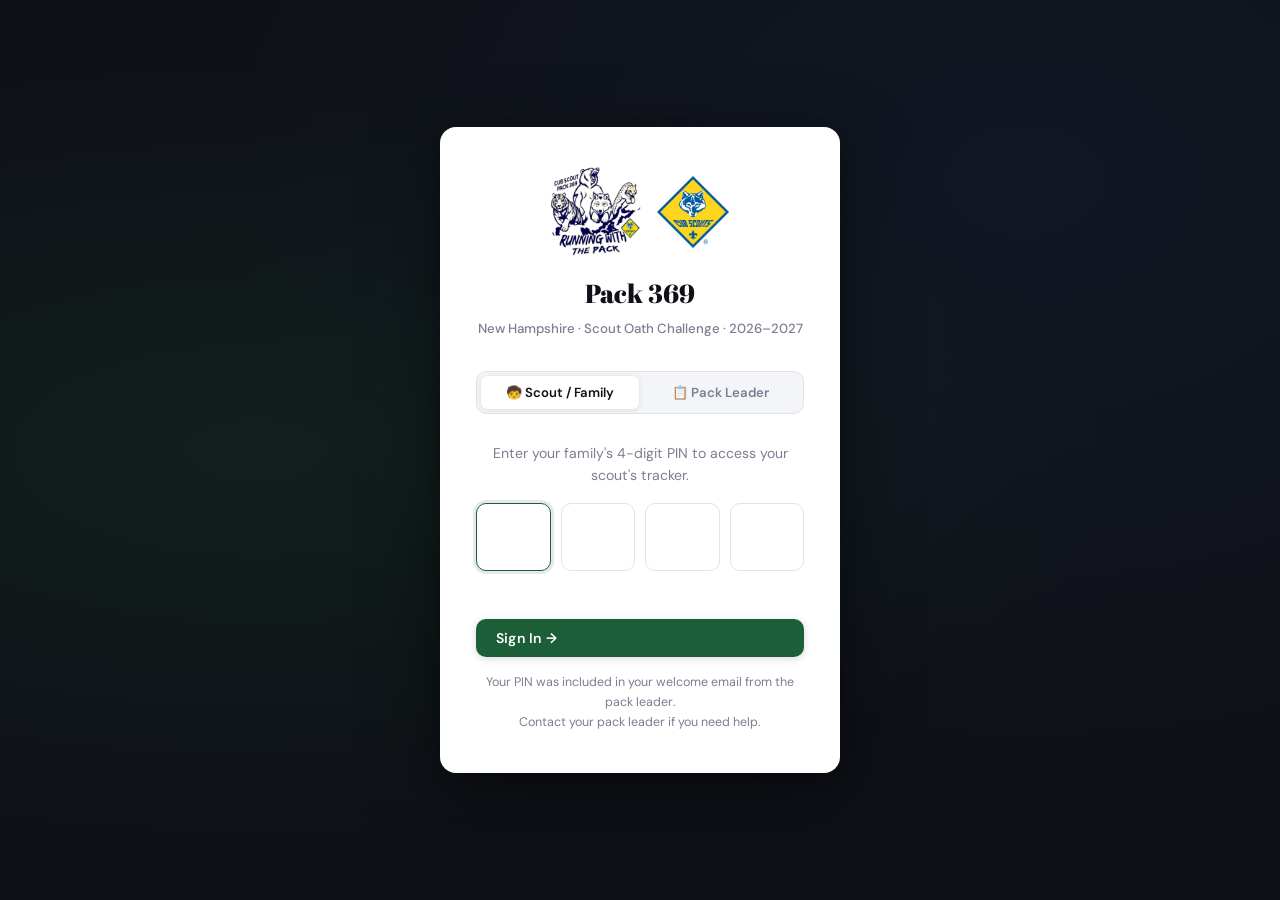
==== commit 7695981e: "Add Logos and Redesign" ====
--- a/leader.html
+++ b/leader.html
@@ -50,7 +50,7 @@
 <body>
 
 <nav class="topbar">
-  <a class="topbar-brand" href="leader.html">🏔️ <span>Pack 369</span></a>
+  <a class="topbar-brand" href="leader.html"><img src="images/cub-scouts-logo.jpg" alt="" class="topbar-cs-logo"> <span>Pack 369</span></a>
   <div class="topbar-nav">
     <a href="print.html"><span>Print</span></a>
     <button class="btn btn-ghost btn-sm" onclick="signOut()" style="color:rgba(255,255,255,0.75); border-color:rgba(255,255,255,0.3);">Sign Out</button>
@@ -58,6 +58,7 @@
 </nav>
 
 <div class="hero" style="background: linear-gradient(135deg, var(--ink) 0%, #2d3561 100%);">
+  <img src="images/pack-logo.png" alt="" class="hero-watermark" aria-hidden="true">
   <div class="hero-inner">
     <div class="hero-label">Pack 369 · Leader Dashboard</div>
     <h1>Pack Overview</h1>
--- a/css/style.css
+++ b/css/style.css
@@ -1,36 +1,43 @@
-@import url('https://fonts.googleapis.com/css2?family=Playfair+Display:wght@700;900&family=Source+Sans+3:wght@400;600;700&family=Courier+Prime:wght@400;700&display=swap');
+@import url('https://fonts.googleapis.com/css2?family=Abril+Fatface&family=DM+Sans:wght@400;500;600;700&family=DM+Mono:wght@400;500&display=swap');
 
 /* ── DESIGN TOKENS ── */
 :root {
-  --green:   #1a6b3c;
-  --green-l: #2d9e5f;
-  --green-bg:#eef8f2;
-  --blue:    #1a3f6b;
-  --blue-l:  #2d6ea0;
-  --blue-bg: #eef4fb;
-  --red:     #6b1a1a;
-  --red-l:   #a03030;
-  --red-bg:  #fdf0f0;
-  --gold:    #f4a61d;
-  --silver:  #9e9e9e;
-  --bronze:  #cd7f32;
-  --ink:     #1a1a2e;
-  --mist:    #f5f6f7;
-  --stone:   #e2e4e8;
-  --ghost:   #888;
-  --white:   #ffffff;
+  --green:    #1b5e38;
+  --green-l:  #2d8a56;
+  --green-m:  #e8f5ee;
+  --green-bg: #f0faf4;
+  --blue:     #1a3a6b;
+  --blue-l:   #2d5fa0;
+  --blue-m:   #e8eef8;
+  --blue-bg:  #f0f4fc;
+  --red:      #6b1f1f;
+  --red-l:    #a03333;
+  --red-m:    #f8e8e8;
+  --red-bg:   #fcf0f0;
+  --gold:     #e8960a;
+  --gold-l:   #fbbf24;
+  --silver:   #9e9e9e;
+  --bronze:   #b87333;
+  --ink:      #0f1117;
+  --ink-soft: #2a2d3a;
+  --mist:     #f4f5f8;
+  --stone:    #e0e3ea;
+  --ghost:    #7a7f91;
+  --white:    #ffffff;
 
   --phase-color: var(--green);
   --phase-light: var(--green-l);
+  --phase-mid:   var(--green-m);
   --phase-bg:    var(--green-bg);
 
-  --font-display: 'Playfair Display', Georgia, serif;
-  --font-body:    'Source Sans 3', system-ui, sans-serif;
-  --font-mono:    'Courier Prime', monospace;
-
-  --radius: 8px;
-  --shadow: 0 2px 12px rgba(0,0,0,0.08);
-  --shadow-lg: 0 8px 32px rgba(0,0,0,0.12);
+  --font-display: 'Abril Fatface', Georgia, serif;
+  --font-body:    'DM Sans', system-ui, sans-serif;
+  --font-mono:    'DM Mono', monospace;
+
+  --radius:    10px;
+  --radius-lg: 16px;
+  --shadow:    0 1px 3px rgba(0,0,0,0.06), 0 4px 16px rgba(0,0,0,0.07);
+  --shadow-lg: 0 8px 32px rgba(0,0,0,0.12), 0 2px 8px rgba(0,0,0,0.06);
 }
 
 /* ── RESET ── */
@@ -42,6 +49,7 @@
   color: var(--ink);
   min-height: 100vh;
   line-height: 1.6;
+  -webkit-font-smoothing: antialiased;
 }
 
 /* ── TOPBAR ── */
@@ -49,19 +57,18 @@
   background: var(--ink);
   color: var(--white);
   padding: 0 2rem;
-  height: 52px;
+  height: 54px;
   display: flex;
   align-items: center;
   justify-content: space-between;
   position: sticky;
   top: 0;
   z-index: 100;
-  box-shadow: 0 2px 8px rgba(0,0,0,0.2);
+  box-shadow: 0 1px 0 rgba(255,255,255,0.05), 0 4px 20px rgba(0,0,0,0.3);
 }
 .topbar-brand {
   font-family: var(--font-display);
-  font-size: 1.1rem;
-  font-weight: 700;
+  font-size: 1.15rem;
   letter-spacing: 0.5px;
   display: flex;
   align-items: center;
@@ -69,105 +76,149 @@
   text-decoration: none;
   color: inherit;
 }
-.topbar-brand span { color: var(--gold); }
-.topbar-nav { display: flex; gap: 4px; align-items: center; }
+.topbar-brand span { color: var(--gold-l); }
+.topbar-nav { display: flex; gap: 2px; align-items: center; }
 .topbar-nav a {
-  color: rgba(255,255,255,0.75);
+  color: rgba(255,255,255,0.6);
   text-decoration: none;
-  font-size: 0.85rem;
+  font-size: 0.83rem;
   font-weight: 600;
-  padding: 6px 12px;
-  border-radius: 4px;
+  padding: 6px 14px;
+  border-radius: 6px;
   transition: all 0.15s;
+  letter-spacing: 0.2px;
 }
 .topbar-nav a:hover,
-.topbar-nav a.active { color: var(--white); background: rgba(255,255,255,0.1); }
+.topbar-nav a.active {
+  color: var(--white);
+  background: rgba(255,255,255,0.1);
+}
 
 /* ── PAGE HERO ── */
 .hero {
-  background: linear-gradient(135deg, var(--phase-color) 0%, var(--phase-light) 100%);
+  background: linear-gradient(145deg, var(--phase-color) 0%, var(--phase-light) 100%);
   color: var(--white);
-  padding: 3rem 2rem 2.5rem;
+  padding: 3.5rem 2rem 5rem;
   position: relative;
   overflow: hidden;
 }
+/* Decorative background circles */
+.hero::before {
+  content: '';
+  position: absolute;
+  top: -80px; right: -80px;
+  width: 320px; height: 320px;
+  border-radius: 50%;
+  background: rgba(255,255,255,0.06);
+  pointer-events: none;
+}
+/* Mountain wave — pushed down enough to not clip text */
 .hero::after {
   content: '';
   position: absolute;
-  bottom: 0; left: 0; right: 0;
-  height: 60px;
-  background: url("data:image/svg+xml,%3Csvg viewBox='0 0 1200 60' xmlns='http://www.w3.org/2000/svg'%3E%3Cpolygon points='0,60 150,10 300,45 450,5 600,35 750,0 900,30 1050,8 1200,25 1200,60' fill='%23f5f6f7'/%3E%3C/svg%3E") no-repeat bottom center / cover;
-}
-.hero-inner { max-width: 900px; margin: 0 auto; }
+  bottom: -1px; left: 0; right: 0;
+  height: 70px;
+  background: url("data:image/svg+xml,%3Csvg viewBox='0 0 1440 70' xmlns='http://www.w3.org/2000/svg'%3E%3Cpath d='M0,70 L0,40 C120,10 240,55 360,35 C480,15 600,50 720,30 C840,10 960,45 1080,25 C1200,5 1320,40 1440,20 L1440,70 Z' fill='%23f4f5f8'/%3E%3C/svg%3E") no-repeat bottom center / cover;
+  pointer-events: none;
+}
+.hero-inner {
+  max-width: 900px;
+  margin: 0 auto;
+  position: relative;
+  z-index: 1;
+}
 .hero-label {
   font-family: var(--font-mono);
-  font-size: 0.75rem;
-  letter-spacing: 2px;
+  font-size: 0.72rem;
+  letter-spacing: 2.5px;
   text-transform: uppercase;
-  opacity: 0.8;
-  margin-bottom: 6px;
+  opacity: 0.75;
+  margin-bottom: 10px;
+  display: flex;
+  align-items: center;
+  gap: 8px;
+}
+.hero-label::before {
+  content: '';
+  display: inline-block;
+  width: 20px;
+  height: 1.5px;
+  background: currentColor;
+  opacity: 0.6;
 }
 .hero h1 {
   font-family: var(--font-display);
-  font-size: 2.4rem;
-  font-weight: 900;
-  line-height: 1.1;
-  margin-bottom: 8px;
-}
-.hero p { opacity: 0.9; font-size: 1.05rem; max-width: 540px; }
+  font-size: 2.8rem;
+  font-weight: 400;
+  line-height: 1.05;
+  margin-bottom: 12px;
+  letter-spacing: -0.5px;
+}
+.hero p {
+  opacity: 0.88;
+  font-size: 1rem;
+  max-width: 500px;
+  font-weight: 500;
+  line-height: 1.65;
+}
 
 /* ── MAIN CONTAINER ── */
-.container { max-width: 960px; margin: 0 auto; padding: 2rem 1.5rem; }
-.container-wide { max-width: 1100px; margin: 0 auto; padding: 2rem 1.5rem; }
+.container      { max-width: 960px;  margin: 0 auto; padding: 2rem 1.5rem; }
+.container-wide { max-width: 1140px; margin: 0 auto; padding: 2rem 1.5rem; }
 
 /* ── PHASE TABS ── */
 .phase-tabs {
   display: flex;
-  gap: 4px;
-  background: var(--stone);
+  gap: 3px;
+  background: var(--white);
   border-radius: var(--radius);
   padding: 4px;
   margin-bottom: 1.5rem;
+  box-shadow: var(--shadow);
+  border: 1.5px solid var(--stone);
 }
 .phase-tab {
   flex: 1;
-  padding: 10px 16px;
+  padding: 9px 14px;
   border: none;
-  border-radius: 6px;
+  border-radius: 7px;
   background: transparent;
   font-family: var(--font-body);
-  font-size: 0.88rem;
-  font-weight: 700;
+  font-size: 0.85rem;
+  font-weight: 600;
   cursor: pointer;
-  transition: all 0.2s;
+  transition: all 0.18s;
   color: var(--ghost);
   text-align: center;
-}
-.phase-tab:hover { color: var(--ink); background: rgba(255,255,255,0.6); }
-.phase-tab.active-ps { background: var(--green); color: var(--white); }
-.phase-tab.active-ma { background: var(--blue); color: var(--white); }
-.phase-tab.active-ms { background: var(--red); color: var(--white); }
+  letter-spacing: 0.1px;
+}
+.phase-tab:hover { color: var(--ink); background: var(--mist); }
+.phase-tab.active-ps { background: var(--green); color: var(--white); box-shadow: 0 2px 8px rgba(27,94,56,0.3); }
+.phase-tab.active-ma { background: var(--blue);  color: var(--white); box-shadow: 0 2px 8px rgba(26,58,107,0.3); }
+.phase-tab.active-ms { background: var(--red);   color: var(--white); box-shadow: 0 2px 8px rgba(107,31,31,0.3); }
 
 /* ── CARDS ── */
 .card {
   background: var(--white);
-  border-radius: var(--radius);
+  border-radius: var(--radius-lg);
   box-shadow: var(--shadow);
   padding: 1.5rem;
   margin-bottom: 1rem;
+  border: 1px solid rgba(0,0,0,0.04);
 }
 .card-header {
   display: flex;
   align-items: center;
   justify-content: space-between;
-  margin-bottom: 1rem;
-  padding-bottom: 0.75rem;
-  border-bottom: 2px solid var(--stone);
+  margin-bottom: 1.1rem;
+  padding-bottom: 0.85rem;
+  border-bottom: 1.5px solid var(--stone);
 }
 .card-title {
   font-family: var(--font-display);
-  font-size: 1.2rem;
-  font-weight: 700;
+  font-size: 1.15rem;
+  font-weight: 400;
+  letter-spacing: 0.2px;
 }
 
 /* ── BUTTONS ── */
@@ -179,17 +230,30 @@
   border-radius: var(--radius);
   border: none;
   font-family: var(--font-body);
-  font-size: 0.9rem;
-  font-weight: 700;
+  font-size: 0.88rem;
+  font-weight: 600;
   cursor: pointer;
   transition: all 0.15s;
   text-decoration: none;
-}
-.btn-primary { background: var(--phase-color); color: var(--white); }
-.btn-primary:hover { filter: brightness(1.1); transform: translateY(-1px); box-shadow: var(--shadow); }
-.btn-ghost { background: transparent; color: var(--phase-color); border: 2px solid var(--phase-color); }
+  letter-spacing: 0.2px;
+}
+.btn-primary {
+  background: var(--phase-color);
+  color: var(--white);
+  box-shadow: 0 2px 8px rgba(0,0,0,0.15);
+}
+.btn-primary:hover {
+  filter: brightness(1.08);
+  transform: translateY(-1px);
+  box-shadow: 0 4px 14px rgba(0,0,0,0.2);
+}
+.btn-ghost {
+  background: transparent;
+  color: var(--phase-color);
+  border: 1.5px solid var(--phase-color);
+}
 .btn-ghost:hover { background: var(--phase-color); color: var(--white); }
-.btn-sm { padding: 6px 12px; font-size: 0.8rem; }
+.btn-sm { padding: 6px 13px; font-size: 0.78rem; border-radius: 7px; }
 .btn-danger { background: var(--red); color: var(--white); }
 
 /* ── TIER BADGES ── */
@@ -199,67 +263,91 @@
   gap: 5px;
   padding: 3px 10px;
   border-radius: 20px;
-  font-size: 0.78rem;
+  font-size: 0.75rem;
   font-weight: 700;
 }
 .tier-none   { background: var(--stone); color: var(--ghost); }
-.tier-bronze { background: #fdf3e3; color: #7d4e00; border: 1px solid var(--bronze); }
-.tier-silver { background: #f2f4f6; color: #444;    border: 1px solid var(--silver); }
-.tier-gold   { background: #fffbe6; color: #b07a00; border: 1px solid var(--gold); }
+.tier-bronze { background: #fdf0e0; color: #7a4800; border: 1px solid #d4954a; }
+.tier-silver { background: #f0f0f2; color: #444;    border: 1px solid #aaa; }
+.tier-gold   { background: #fefce8; color: #92650a; border: 1px solid var(--gold); }
 
 /* ── PROGRESS BAR ── */
-.progress-wrap { background: var(--stone); border-radius: 99px; height: 10px; overflow: hidden; }
-.progress-fill { height: 100%; border-radius: 99px; transition: width 0.4s ease; }
-.progress-green  { background: var(--green); }
-.progress-blue   { background: var(--blue); }
-.progress-red    { background: var(--red); }
+.progress-wrap {
+  background: var(--stone);
+  border-radius: 99px;
+  height: 8px;
+  overflow: hidden;
+}
+.progress-fill {
+  height: 100%;
+  border-radius: 99px;
+  transition: width 0.5s cubic-bezier(0.4, 0, 0.2, 1);
+}
+.progress-green { background: linear-gradient(90deg, var(--green), var(--green-l)); }
+.progress-blue  { background: linear-gradient(90deg, var(--blue),  var(--blue-l)); }
+.progress-red   { background: linear-gradient(90deg, var(--red),   var(--red-l)); }
 
 /* ── FORM ELEMENTS ── */
-label { display: block; font-size: 0.82rem; font-weight: 700; color: var(--ghost); letter-spacing: 0.5px; text-transform: uppercase; margin-bottom: 4px; }
-select, input[type=text], input[type=date] {
+label {
+  display: block;
+  font-size: 0.75rem;
+  font-weight: 700;
+  color: var(--ghost);
+  letter-spacing: 0.8px;
+  text-transform: uppercase;
+  margin-bottom: 5px;
+}
+select, input[type=text], input[type=date], input[type=password] {
   width: 100%;
   padding: 10px 14px;
-  border: 2px solid var(--stone);
+  border: 1.5px solid var(--stone);
   border-radius: var(--radius);
   font-family: var(--font-body);
-  font-size: 0.95rem;
+  font-size: 0.92rem;
   background: var(--white);
   color: var(--ink);
-  transition: border-color 0.15s;
+  transition: border-color 0.15s, box-shadow 0.15s;
   appearance: none;
 }
-select:focus, input:focus { outline: none; border-color: var(--phase-color); }
+select:focus, input:focus {
+  outline: none;
+  border-color: var(--phase-color);
+  box-shadow: 0 0 0 3px color-mix(in srgb, var(--phase-color) 12%, transparent);
+}
 
 /* ── DAY GRID ── */
-.day-grid {
-  display: grid;
-  gap: 3px;
-}
+.day-grid { display: grid; gap: 3px; }
+.day-grid-28 { grid-template-columns: repeat(28, 1fr); }
+.day-grid-29 { grid-template-columns: repeat(29, 1fr); }
 .day-grid-30 { grid-template-columns: repeat(30, 1fr); }
 .day-grid-31 { grid-template-columns: repeat(31, 1fr); }
-.day-grid-29 { grid-template-columns: repeat(29, 1fr); }
-.day-grid-28 { grid-template-columns: repeat(28, 1fr); }
 
 .day-cell {
-  aspect-ratio: 1;
-  border-radius: 3px;
+  height: 24px;
+  border-radius: 4px;
   border: 1.5px solid var(--stone);
   background: var(--white);
   cursor: pointer;
-  transition: all 0.1s;
+  transition: all 0.12s;
   display: flex;
   align-items: center;
   justify-content: center;
   font-size: 0.5rem;
-  font-weight: 800;
+  font-weight: 700;
   color: transparent;
   position: relative;
 }
-.day-cell:hover { border-color: var(--phase-color); background: var(--phase-bg); }
+.day-cell:hover {
+  border-color: var(--phase-color);
+  background: var(--phase-mid);
+  transform: scale(1.15);
+  z-index: 2;
+}
 .day-cell.logged {
   background: var(--phase-color);
   border-color: var(--phase-color);
   color: var(--white);
+  box-shadow: 0 1px 4px rgba(0,0,0,0.15);
 }
 .day-cell.milestone-30 { border-color: var(--bronze); border-width: 2px; }
 .day-cell.milestone-60 { border-color: var(--silver); border-width: 2px; }
@@ -269,46 +357,55 @@
 .scout-table { width: 100%; border-collapse: collapse; }
 .scout-table th {
   text-align: left;
-  font-size: 0.75rem;
+  font-size: 0.72rem;
   font-weight: 700;
   letter-spacing: 1px;
   text-transform: uppercase;
   color: var(--ghost);
-  padding: 8px 12px;
+  padding: 8px 14px;
   border-bottom: 2px solid var(--stone);
 }
 .scout-table td {
-  padding: 12px;
+  padding: 13px 14px;
   border-bottom: 1px solid var(--stone);
-  font-size: 0.9rem;
+  font-size: 0.88rem;
   vertical-align: middle;
 }
+.scout-table tr:last-child td { border-bottom: none; }
 .scout-table tr:hover td { background: var(--mist); }
 
 /* ── ALERT ── */
 .alert {
   padding: 12px 16px;
   border-radius: var(--radius);
-  font-size: 0.88rem;
+  font-size: 0.86rem;
   font-weight: 600;
   margin-bottom: 1rem;
 }
-.alert-warn { background: #fff8e1; border-left: 4px solid var(--gold); color: #7a5c00; }
+.alert-warn { background: #fef9e7; border-left: 4px solid var(--gold); color: #7a5200; }
 .alert-ok   { background: var(--green-bg); border-left: 4px solid var(--green); color: var(--green); }
-.alert-info { background: var(--blue-bg); border-left: 4px solid var(--blue); color: var(--blue); }
+.alert-info { background: var(--blue-bg);  border-left: 4px solid var(--blue);  color: var(--blue); }
 
 /* ── STAT BOXES ── */
 .stats-row { display: grid; grid-template-columns: repeat(auto-fit, minmax(140px, 1fr)); gap: 1rem; margin-bottom: 1.5rem; }
-.stat-box { background: var(--white); border-radius: var(--radius); padding: 1rem 1.25rem; box-shadow: var(--shadow); text-align: center; }
-.stat-num { font-family: var(--font-display); font-size: 2rem; font-weight: 900; color: var(--phase-color); line-height: 1; }
-.stat-label { font-size: 0.75rem; font-weight: 700; color: var(--ghost); text-transform: uppercase; letter-spacing: 1px; margin-top: 4px; }
+.stat-box {
+  background: var(--white);
+  border-radius: var(--radius-lg);
+  padding: 1.1rem 1.25rem;
+  box-shadow: var(--shadow);
+  text-align: center;
+  border: 1px solid rgba(0,0,0,0.04);
+}
+.stat-num   { font-family: var(--font-display); font-size: 2rem; color: var(--phase-color); line-height: 1; }
+.stat-label { font-size: 0.72rem; font-weight: 700; color: var(--ghost); text-transform: uppercase; letter-spacing: 1px; margin-top: 5px; }
 
 /* ── MODAL ── */
 .modal-overlay {
   display: none;
   position: fixed;
   inset: 0;
-  background: rgba(0,0,0,0.5);
+  background: rgba(15,17,23,0.6);
+  backdrop-filter: blur(4px);
   z-index: 200;
   align-items: center;
   justify-content: center;
@@ -316,43 +413,55 @@
 .modal-overlay.open { display: flex; }
 .modal {
   background: var(--white);
-  border-radius: var(--radius);
+  border-radius: var(--radius-lg);
   box-shadow: var(--shadow-lg);
   padding: 2rem;
-  width: min(480px, 92vw);
+  width: min(460px, 92vw);
   max-height: 90vh;
   overflow-y: auto;
-}
-.modal h2 { font-family: var(--font-display); margin-bottom: 1rem; }
+  animation: modal-in 0.2s cubic-bezier(0.34, 1.56, 0.64, 1);
+}
+@keyframes modal-in {
+  from { opacity: 0; transform: scale(0.94) translateY(8px); }
+  to   { opacity: 1; transform: scale(1) translateY(0); }
+}
+.modal h2 { font-family: var(--font-display); font-size: 1.3rem; margin-bottom: 0.75rem; }
 .modal-footer { display: flex; gap: 8px; justify-content: flex-end; margin-top: 1.5rem; }
 
-/* ── WEEK CATEGORIES ── */
+/* ── CATEGORY PILLS (week coverage) ── */
 .cat-pills { display: flex; flex-wrap: wrap; gap: 6px; }
 .cat-pill {
-  padding: 4px 10px;
+  padding: 5px 12px;
   border-radius: 20px;
   font-size: 0.75rem;
-  font-weight: 700;
+  font-weight: 600;
   border: 1.5px solid var(--stone);
   color: var(--ghost);
-}
-.cat-pill.done { background: var(--phase-color); color: var(--white); border-color: var(--phase-color); }
+  background: var(--white);
+  transition: all 0.15s;
+}
+.cat-pill.done {
+  background: var(--phase-color);
+  color: var(--white);
+  border-color: var(--phase-color);
+  box-shadow: 0 1px 4px rgba(0,0,0,0.12);
+}
 
 /* ── UTILITY ── */
-.flex { display: flex; }
+.flex         { display: flex; }
 .flex-between { display: flex; align-items: center; justify-content: space-between; }
-.gap-1 { gap: 0.5rem; }
-.gap-2 { gap: 1rem; }
-.mt-1 { margin-top: 0.5rem; }
-.mt-2 { margin-top: 1rem; }
-.mt-3 { margin-top: 1.5rem; }
-.mb-1 { margin-bottom: 0.5rem; }
-.mb-2 { margin-bottom: 1rem; }
-.text-sm { font-size: 0.82rem; }
+.gap-1  { gap: 0.5rem; }
+.gap-2  { gap: 1rem; }
+.mt-1   { margin-top: 0.5rem; }
+.mt-2   { margin-top: 1rem; }
+.mt-3   { margin-top: 1.5rem; }
+.mb-1   { margin-bottom: 0.5rem; }
+.mb-2   { margin-bottom: 1rem; }
+.text-sm    { font-size: 0.82rem; }
 .text-ghost { color: var(--ghost); }
-.text-center { text-align: center; }
-.bold { font-weight: 700; }
-.w-full { width: 100%; }
+.text-center{ text-align: center; }
+.bold       { font-weight: 700; }
+.w-full     { width: 100%; }
 .grid-2 { display: grid; grid-template-columns: 1fr 1fr; gap: 1rem; }
 .grid-3 { display: grid; grid-template-columns: repeat(3, 1fr); gap: 1rem; }
 
@@ -365,10 +474,12 @@
 
 /* ── RESPONSIVE ── */
 @media (max-width: 640px) {
-  .hero h1 { font-size: 1.6rem; }
-  .grid-2, .grid-3 { grid-template-columns: 1fr; }
-  .topbar-nav a span { display: none; }
-  .stats-row { grid-template-columns: repeat(2, 1fr); }
+  .hero h1       { font-size: 2rem; }
+  .hero           { padding: 2.5rem 1.25rem 4.5rem; }
+  .grid-2, .grid-3{ grid-template-columns: 1fr; }
+  .stats-row      { grid-template-columns: repeat(2, 1fr); }
+  .topbar         { padding: 0 1rem; }
+  .container, .container-wide { padding: 1.25rem 1rem; }
 }
 
 /* ── PIN LOGIN ── */
@@ -377,36 +488,100 @@
   display: flex;
   align-items: center;
   justify-content: center;
-  background: linear-gradient(135deg, var(--ink) 0%, #2d3561 100%);
+  background: var(--ink);
+  background-image:
+    radial-gradient(ellipse at 20% 50%, rgba(27,94,56,0.18) 0%, transparent 60%),
+    radial-gradient(ellipse at 80% 20%, rgba(26,58,107,0.15) 0%, transparent 55%);
   padding: 1.5rem;
 }
 .login-card {
   background: var(--white);
-  border-radius: 12px;
-  box-shadow: 0 20px 60px rgba(0,0,0,0.3);
-  padding: 2.5rem 2rem;
-  width: min(420px, 100%);
+  border-radius: var(--radius-lg);
+  box-shadow: 0 24px 80px rgba(0,0,0,0.4), 0 4px 16px rgba(0,0,0,0.2);
+  padding: 2.5rem 2.25rem;
+  width: min(400px, 100%);
   text-align: center;
 }
-.login-logo { font-size: 3rem; margin-bottom: 0.5rem; }
-.login-title { font-family: var(--font-display); font-size: 1.6rem; font-weight: 900; margin-bottom: 0.25rem; }
-.login-sub { color: var(--ghost); font-size: 0.88rem; margin-bottom: 2rem; }
-.login-tabs { display: flex; gap: 4px; background: var(--stone); border-radius: 8px; padding: 4px; margin-bottom: 1.5rem; }
-.login-tab { flex: 1; padding: 8px; border: none; border-radius: 6px; font-family: var(--font-body); font-weight: 700; font-size: 0.85rem; cursor: pointer; background: transparent; color: var(--ghost); transition: all 0.15s; }
-.login-tab.active { background: var(--white); color: var(--ink); box-shadow: 0 1px 4px rgba(0,0,0,0.1); }
+.login-logo  { font-size: 2.5rem; margin-bottom: 0.5rem; }
+.login-title { font-family: var(--font-display); font-size: 1.6rem; margin-bottom: 0.2rem; }
+.login-sub   { color: var(--ghost); font-size: 0.83rem; margin-bottom: 2rem; font-weight: 500; }
+.login-tabs  { display: flex; gap: 3px; background: var(--mist); border-radius: var(--radius); padding: 4px; margin-bottom: 1.75rem; border: 1.5px solid var(--stone); }
+.login-tab {
+  flex: 1; padding: 8px;
+  border: none; border-radius: 7px;
+  font-family: var(--font-body); font-weight: 600; font-size: 0.82rem;
+  cursor: pointer; background: transparent; color: var(--ghost);
+  transition: all 0.15s;
+}
+.login-tab.active {
+  background: var(--white); color: var(--ink);
+  box-shadow: 0 1px 6px rgba(0,0,0,0.1);
+}
 .pin-inputs { display: flex; gap: 10px; justify-content: center; margin: 1rem 0 1.5rem; }
 .pin-digit {
-  width: 56px; height: 64px;
+  width: 58px; height: 68px;
   border: 2px solid var(--stone);
-  border-radius: 8px;
-  font-size: 1.8rem;
-  font-weight: 900;
+  border-radius: var(--radius);
+  font-size: 1.9rem;
+  font-weight: 700;
   text-align: center;
   font-family: var(--font-mono);
   outline: none;
-  transition: border-color 0.15s;
-}
-.pin-digit:focus { border-color: var(--green); }
-.pin-error { color: #c0392b; font-size: 0.85rem; font-weight: 700; min-height: 1.2em; margin-bottom: 0.5rem; }
+  color: var(--ink);
+  background: var(--mist);
+  transition: border-color 0.15s, box-shadow 0.15s, background 0.15s;
+}
+.pin-digit:focus {
+  border-color: var(--green);
+  background: var(--white);
+  box-shadow: 0 0 0 3px rgba(27,94,56,0.12);
+}
+.pin-error { color: #c0392b; font-size: 0.82rem; font-weight: 600; min-height: 1.2em; margin-bottom: 0.5rem; }
 .password-input-wrap { position: relative; margin-bottom: 1.5rem; text-align: left; }
 .pw-toggle { position: absolute; right: 12px; top: 38px; background: none; border: none; cursor: pointer; font-size: 1rem; color: var(--ghost); }
+
+/* ── LOGOS ── */
+
+/* Topbar - small Cub Scouts diamond */
+.topbar-cs-logo {
+  width: 28px;
+  height: 28px;
+  object-fit: contain;
+  border-radius: 3px;
+  flex-shrink: 0;
+}
+
+/* Login card - side by side logos */
+.login-logos {
+  display: flex;
+  align-items: center;
+  justify-content: center;
+  gap: 16px;
+  margin-bottom: 1rem;
+}
+.login-pack-logo {
+  width: 90px;
+  height: 90px;
+  object-fit: contain;
+}
+.login-cs-logo {
+  width: 72px;
+  height: 72px;
+  object-fit: contain;
+  border-radius: 4px;
+}
+
+/* Hero - Pack logo as ghost watermark, right side */
+.hero-watermark {
+  position: absolute;
+  right: -20px;
+  top: 50%;
+  transform: translateY(-50%);
+  width: 220px;
+  height: 220px;
+  object-fit: contain;
+  opacity: 0.12;
+  pointer-events: none;
+  z-index: 0;
+  filter: brightness(10);
+}
